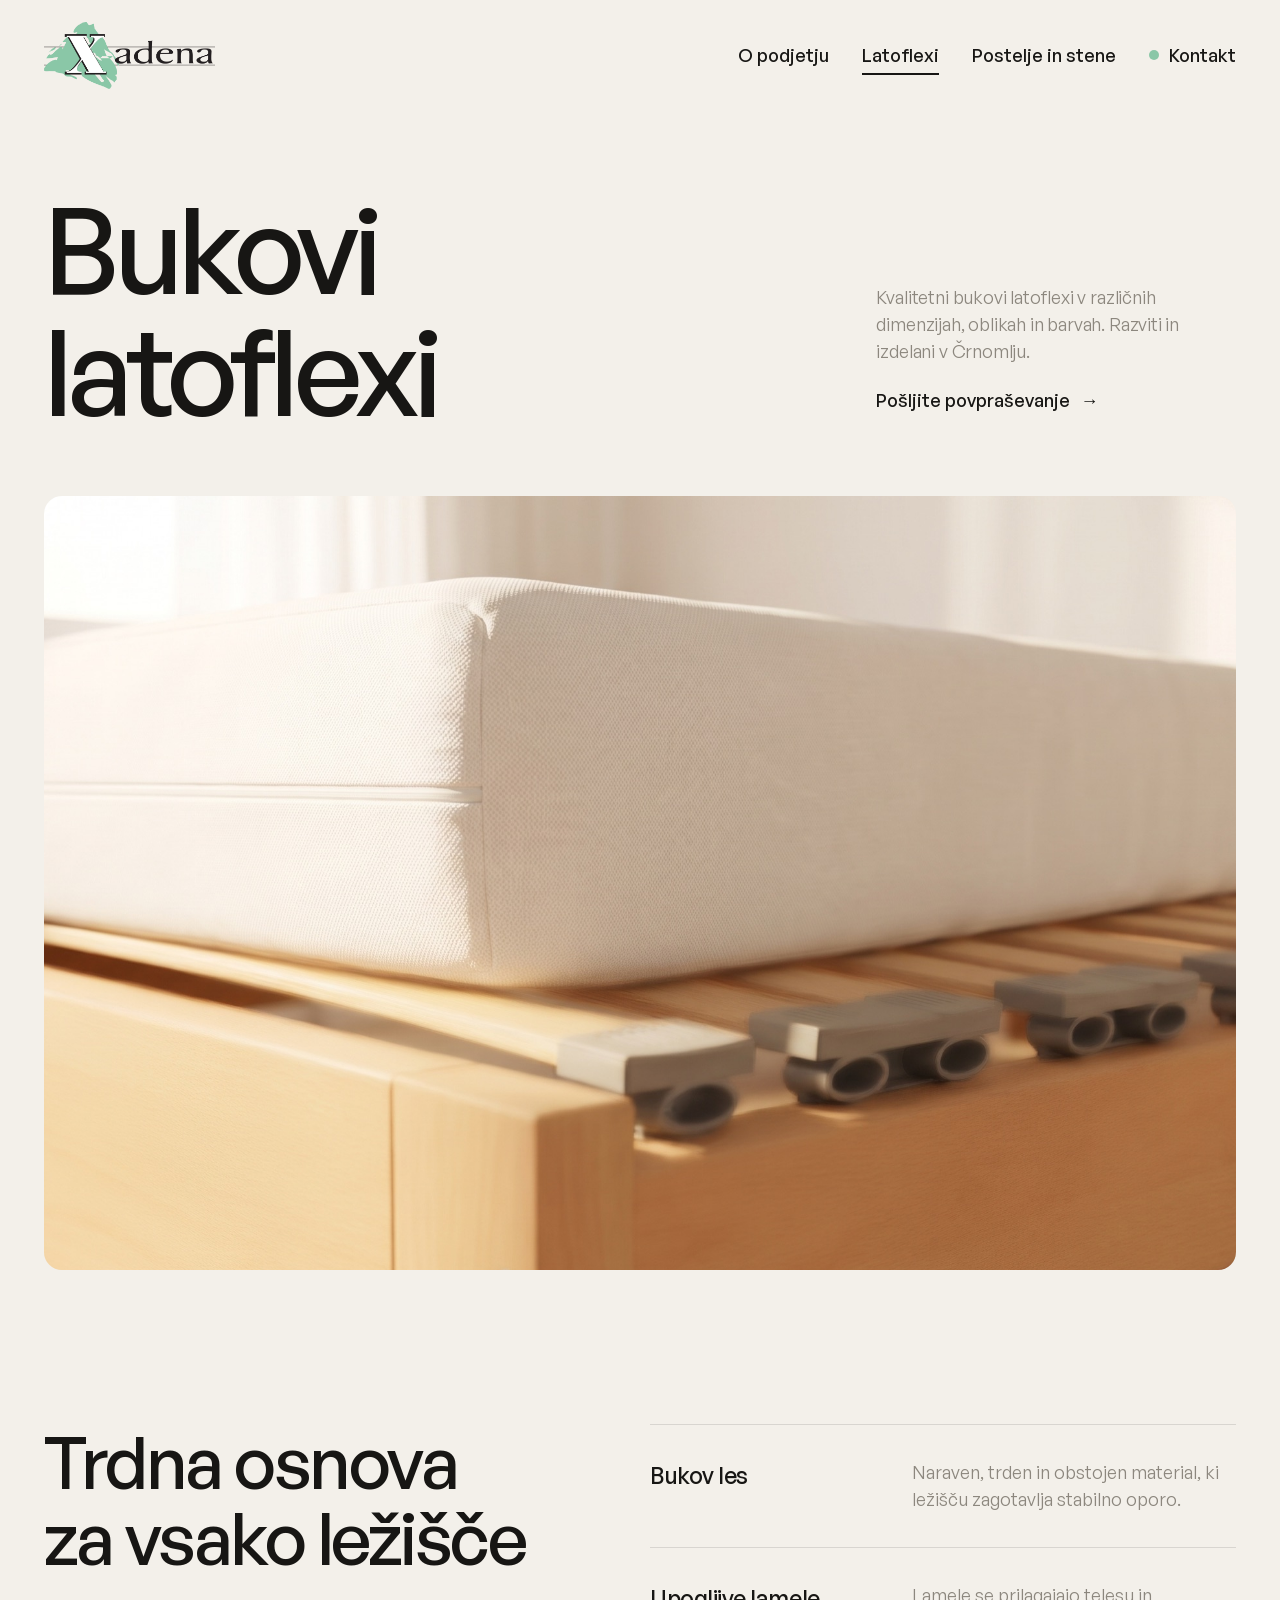
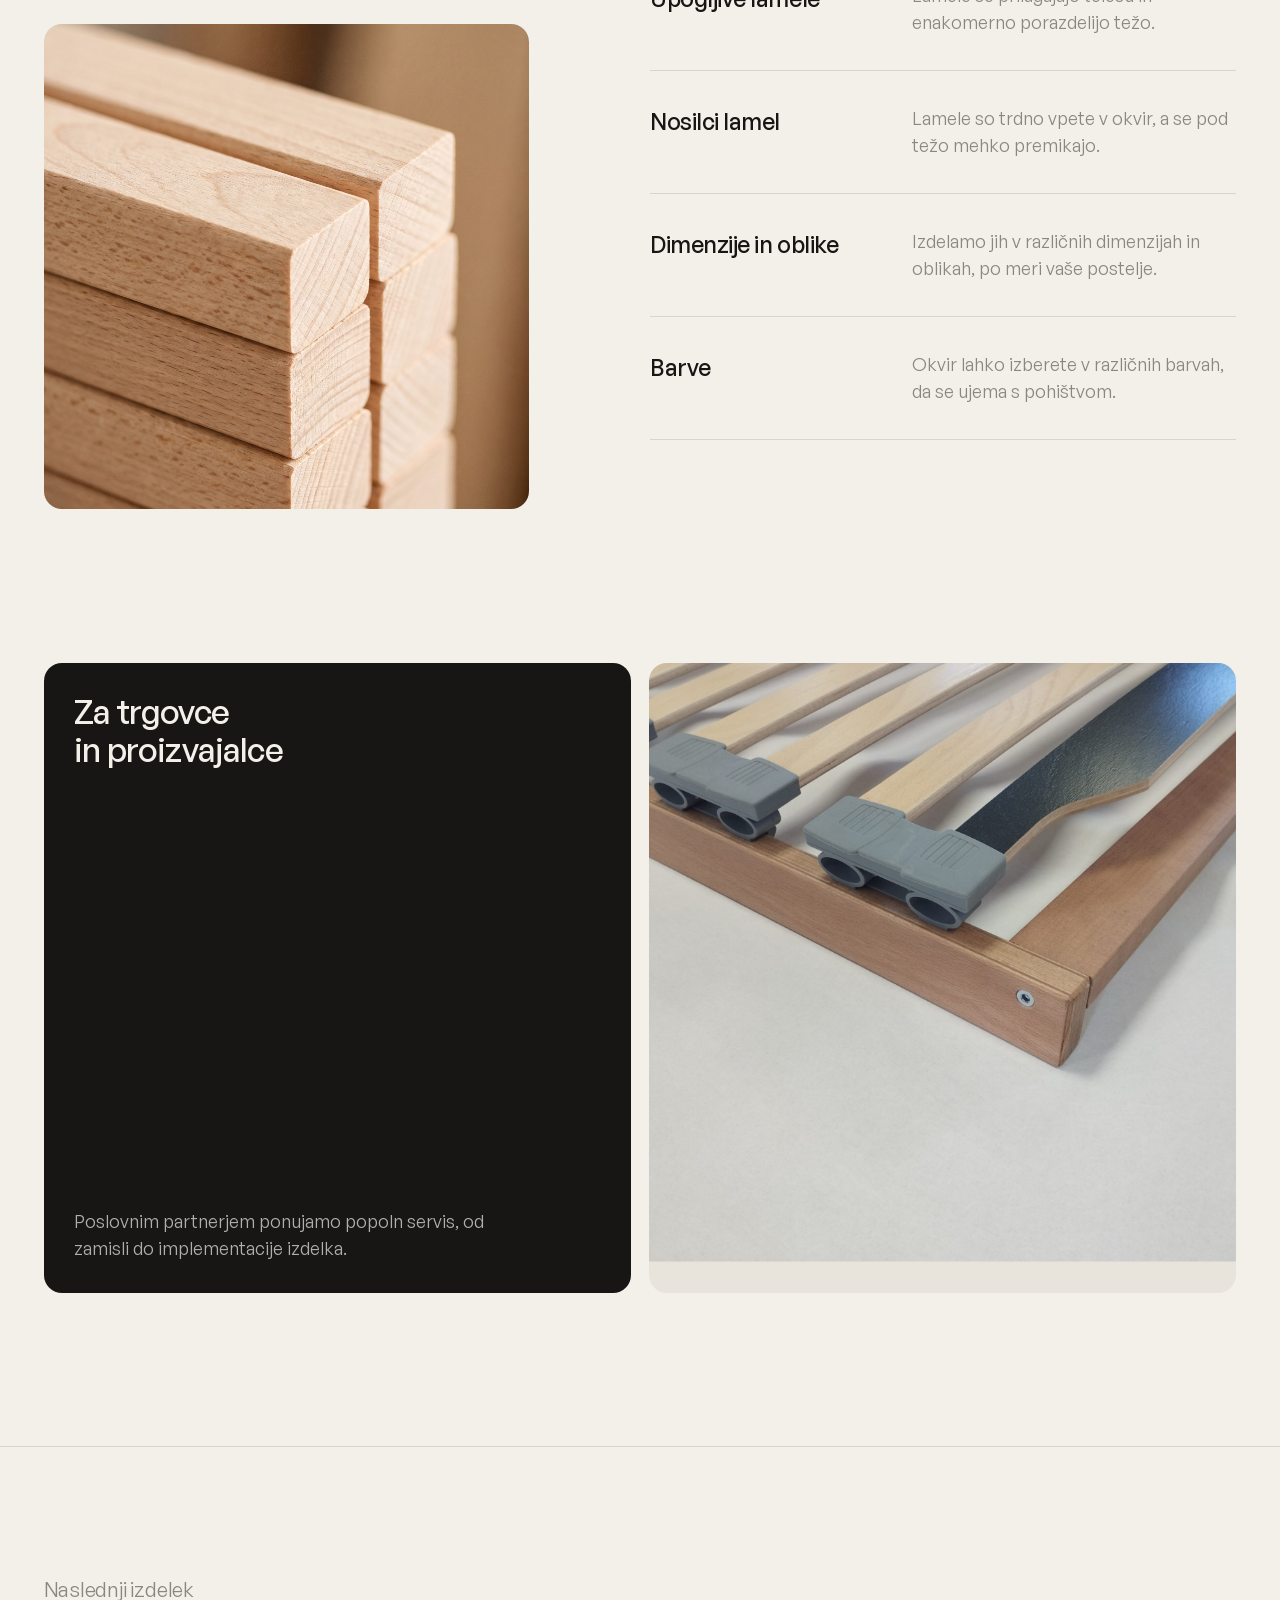
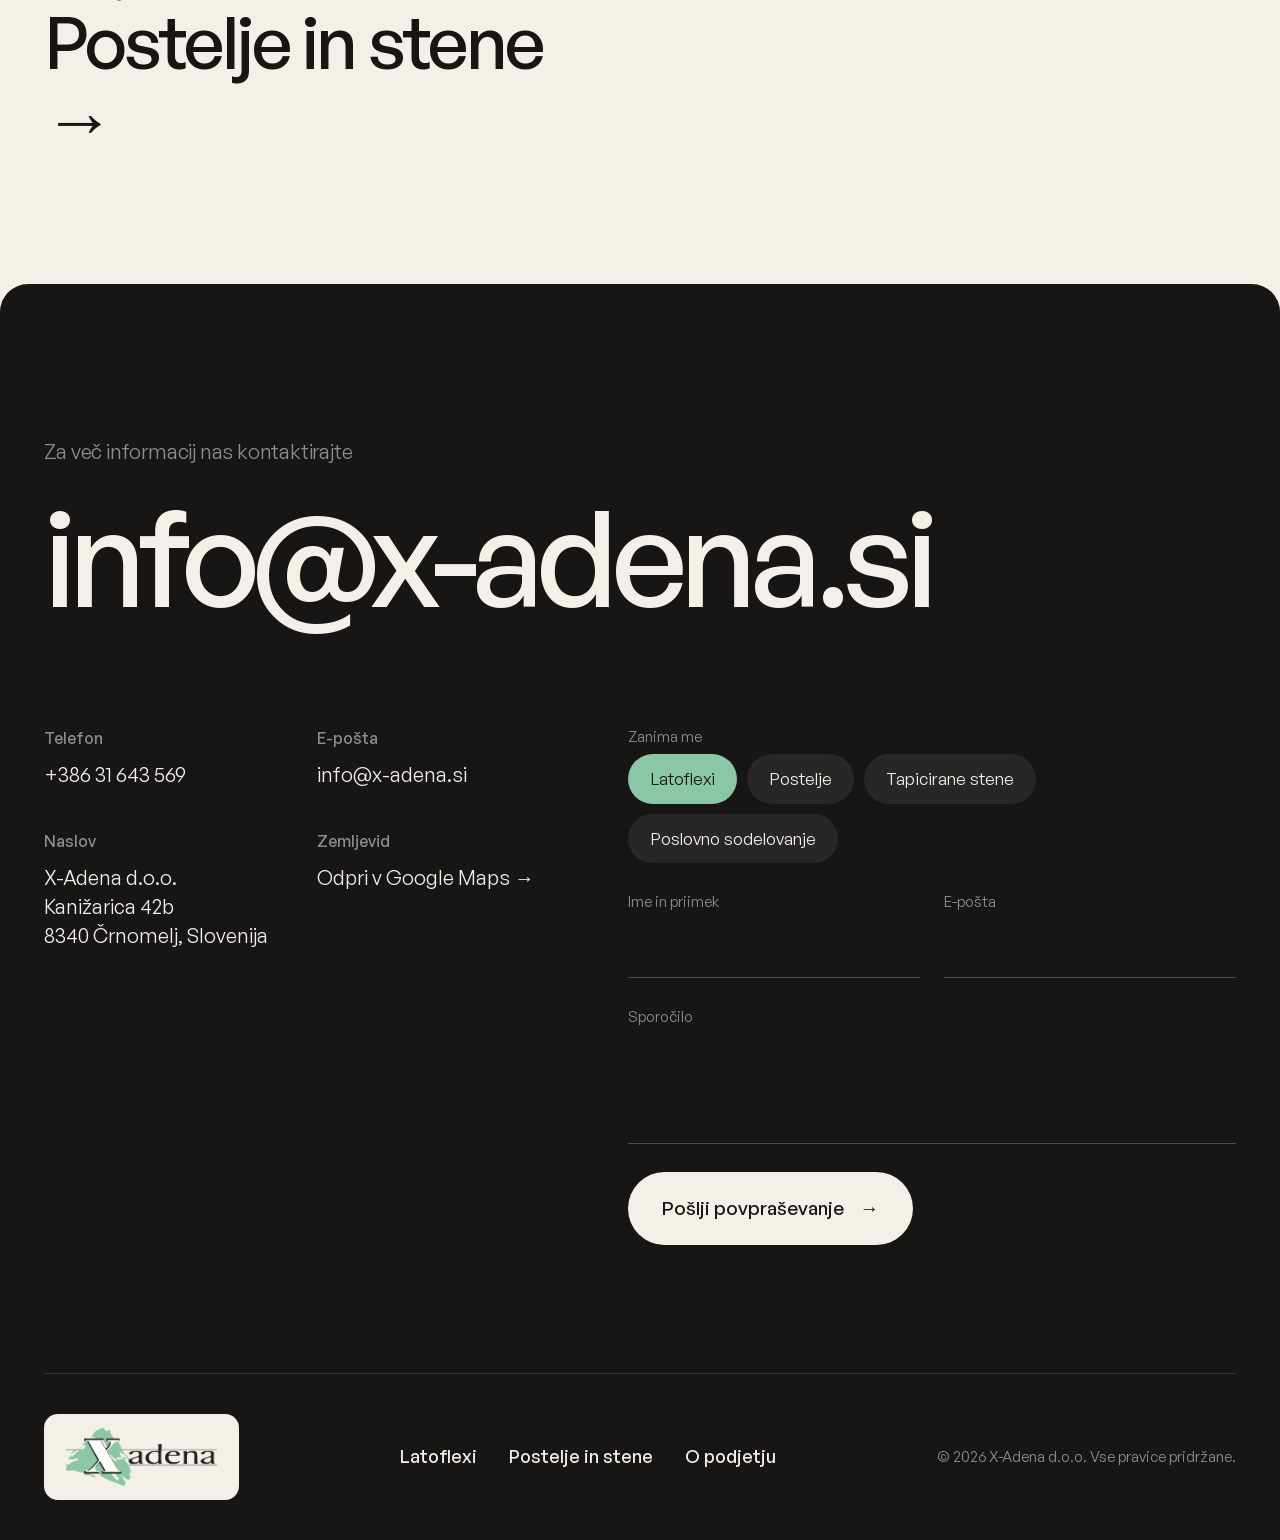
==== latoflexi.html @ 5ff751cb "X-Adena website redesign: home, latoflexi and postelje pages Co-Authored-By: Claude Opus 5.5 <norepl" ====
<!doctype html>
<html lang="sl" class="no-js">
<head>
<meta charset="utf-8">
<meta name="viewport" content="width=device-width, initial-scale=1">
<title>Latoflexi · X-Adena d.o.o.</title>
<meta name="description" content="X-Adena d.o.o. iz Črnomlja izdeluje bukove latoflexe, tapicirane postelje in tapicirane stene za evropske in druge tuje trge.">
<meta name="robots" content="noindex">
<link rel="icon" href="assets/img/logo.png">
<link rel="preload" href="assets/fonts/GeneralSans-500.woff2" as="font" type="font/woff2" crossorigin>
<link rel="stylesheet" href="assets/css/style.css">
</head>
<body>


<header class="header">
  <a class="header__logo" href="index.html" aria-label="X-Adena, domov"><img src="assets/img/logo.png" alt="X-Adena"></a>
  <nav class="nav" aria-label="Glavna navigacija">
    <a href="index.html#podjetje">O podjetju</a>
    <a class="is-active" href="latoflexi.html">Latoflexi</a>
    <a href="postelje.html">Postelje in stene</a>
    <a class="nav__cta" href="#kontakt"><span class="dot"></span>Kontakt</a>
  </nav>
  <button class="burger" aria-label="Meni"><span></span><span></span></button>
</header>
<div class="mobile-menu">
  <a href="index.html#podjetje">O podjetju</a>
  <a href="latoflexi.html">Latoflexi</a>
  <a href="postelje.html">Postelje in stene</a>
  <a href="#kontakt">Kontakt</a>
</div>

<main>
  <section class="sub-hero">
    <div class="hero__top">
      <h1 class="display"><span class="line-mask"><span>Bukovi</span></span><span class="line-mask"><span>latoflexi</span></span></h1>
      <div class="hero__aside"><p class="lead muted">Kvalitetni bukovi latoflexi v različnih dimenzijah, oblikah in barvah. Razviti in izdelani v Črnomlju.</p><a href="#kontakt">Pošljite povpraševanje <span class="arrow">→</span></a></div>
    </div>
    <div class="sub-hero__media" data-parallax><img src="assets/img/mattress-corner.jpg" alt="Ležišče na bukovem latoflexu"></div>
  </section>
  <section class="feat">
    <div class="feat__title"><h2 class="h2 split-lines"><span class="line-mask"><span>Trdna osnova</span></span><span class="line-mask"><span>za vsako ležišče</span></span></h2><div class="feat__fabric" data-parallax><img src="assets/img/beech-slats.jpg" alt="Lamele iz bukovega lesa" loading="lazy"></div></div>
    <div class="feat__list" data-stagger><div class="feat__item"><h3>Bukov les</h3><p class="muted">Naraven, trden in obstojen material, ki ležišču zagotavlja stabilno oporo.</p></div><div class="feat__item"><h3>Upogljive lamele</h3><p class="muted">Lamele se prilagajajo telesu in enakomerno porazdelijo težo.</p></div><div class="feat__item"><h3>Nosilci lamel</h3><p class="muted">Lamele so trdno vpete v okvir, a se pod težo mehko premikajo.</p></div><div class="feat__item"><h3>Dimenzije in oblike</h3><p class="muted">Izdelamo jih v različnih dimenzijah in oblikah, po meri vaše postelje.</p></div><div class="feat__item"><h3>Barve</h3><p class="muted">Okvir lahko izberete v različnih barvah, da se ujema s pohištvom.</p></div></div>
  </section>
  <section class="split" data-stagger><div class="split__tile split__tile--dark"><h3 class="h3">Za trgovce<br>in proizvajalce</h3><p style="max-width:420px;opacity:.7">Poslovnim partnerjem ponujamo popoln servis, od zamisli do implementacije izdelka.</p></div><div class="split__tile" data-parallax><img src="assets/img/latoflex.jpg" alt="Kotni detajl bukovega latoflexa" loading="lazy"></div></section>
  <a class="next" href="postelje.html"><span class="muted lead">Naslednji izdelek</span><span class="h2">Postelje in stene <span class="arrow">→</span></span></a>
</main>
<!-- CONTACT -->
<section class="contact" id="kontakt">
  <p class="lead muted rv" style="margin-bottom:24px">Za več informacij nas kontaktirajte</p>
  <a class="contact__big rv" href="mailto:info@x-adena.si">info@x-adena.si</a>
  <div class="contact__grid">
    <div class="contact__info">
      <div><h4>Telefon</h4><a href="tel:+38631643569">+386 31 643 569</a></div>
      <div><h4>E-pošta</h4><a href="mailto:info@x-adena.si">info@x-adena.si</a></div>
      <div><h4>Naslov</h4><p>X-Adena d.o.o.<br>Kanižarica 42b<br>8340 Črnomelj, Slovenija</p></div>
      <div><h4>Zemljevid</h4><a href="https://www.google.com/maps/search/?api=1&query=Kani%C5%BEarica+42b+8340+%C4%8Crnomelj" target="_blank" rel="noopener">Odpri v Google Maps <span class="arrow">→</span></a></div>
    </div>
    <form class="form" novalidate>
      <div class="field field--full">
        <label>Zanima me</label>
        <div class="chips">
          <input type="checkbox" id="c1" checked><label for="c1">Latoflexi</label>
          <input type="checkbox" id="c2"><label for="c2">Postelje</label>
          <input type="checkbox" id="c3"><label for="c3">Tapicirane stene</label>
          <input type="checkbox" id="c4"><label for="c4">Poslovno sodelovanje</label>
        </div>
      </div>
      <div class="field"><label for="f1">Ime in priimek</label><input id="f1" type="text" autocomplete="name"></div>
      <div class="field"><label for="f2">E-pošta</label><input id="f2" type="email" autocomplete="email"></div>
      <div class="field field--full"><label for="f3">Sporočilo</label><textarea id="f3"></textarea></div>
      <button class="submit" type="submit">Pošlji povpraševanje <span class="arrow">→</span></button>
      <p class="form__ok">Hvala. Odgovorili vam bomo v najkrajšem možnem času.</p>
    </form>
  </div>
  <footer class="footer">
    <a class="footer__logo" href="index.html"><img src="assets/img/logo.png" alt="X-Adena"></a>
    <nav><a href="latoflexi.html">Latoflexi</a><a href="postelje.html">Postelje in stene</a><a href="index.html#podjetje">O podjetju</a></nav>
    <small>© 2026 X-Adena d.o.o. Vse pravice pridržane.</small>
  </footer>
</section>

<script src="assets/vendor/gsap.min.js"></script>
<script src="assets/vendor/ScrollTrigger.min.js"></script>
<script src="assets/vendor/lenis.min.js"></script>
<script src="assets/js/main.js"></script>
</body>
</html>
---- assets/css/style.css ----
@font-face{font-family:"General Sans";src:url(../fonts/GeneralSans-300.woff2) format("woff2");font-weight:300;font-display:swap}
@font-face{font-family:"General Sans";src:url(../fonts/GeneralSans-400.woff2) format("woff2");font-weight:400;font-display:swap}
@font-face{font-family:"General Sans";src:url(../fonts/GeneralSans-500.woff2) format("woff2");font-weight:500;font-display:swap}
@font-face{font-family:"General Sans";src:url(../fonts/GeneralSans-600.woff2) format("woff2");font-weight:600;font-display:swap}

:root{
  --bg:#F3F0EA;
  --bg-2:#E9E4DB;
  --ink:#171614;
  --gray:#8C877E;
  --line:rgba(23,22,20,.12);
  --sage:#8AC7A7;
  --sage-deep:#3E7A5C;
  --wood:#C98E5E;
  --pad:clamp(20px,3.4vw,72px);
  --ease:cubic-bezier(.22,1,.36,1);
}
*{box-sizing:border-box;margin:0;padding:0}
html{-webkit-text-size-adjust:100%}
html.lenis{height:auto}
.lenis.lenis-smooth{scroll-behavior:auto}
body{background:var(--bg);color:var(--ink);font-family:"General Sans",Helvetica Neue,Arial,sans-serif;font-weight:400;font-size:18px;line-height:1.5;-webkit-font-smoothing:antialiased;overflow-x:hidden}
img,video,svg{display:block;max-width:100%}
a{color:inherit;text-decoration:none}
button,input,select,textarea{font:inherit;color:inherit}
::selection{background:var(--sage);color:var(--ink)}

/* ---------- Loader ---------- */
.loader{position:fixed;inset:0;z-index:100;background:var(--bg);display:grid;place-items:center}
.loader__logo{width:min(46vw,380px);clip-path:inset(0 100% 0 0)}
.loader__bar{position:absolute;left:0;bottom:0;height:3px;width:100%;background:var(--sage);transform-origin:left;transform:scaleX(0)}
.no-js .loader{display:none}

/* ---------- Header ---------- */
.header{position:fixed;top:0;left:0;right:0;z-index:50;display:flex;align-items:center;justify-content:space-between;padding:22px var(--pad);transition:transform .6s var(--ease),background .4s,padding .4s}
.header.is-scrolled{background:rgba(243,240,234,.86);backdrop-filter:blur(14px);-webkit-backdrop-filter:blur(14px);padding-top:14px;padding-bottom:14px}
.header.is-hidden{transform:translateY(-100%)}
.header__logo img{height:clamp(54px,5.2vw,84px);width:auto;transition:height .4s var(--ease)}
.header.is-scrolled .header__logo img{height:clamp(46px,4vw,64px)}
.nav{display:flex;align-items:center;gap:clamp(22px,2.6vw,48px);font-size:18px;font-weight:500}
.nav a{position:relative;padding:6px 0}
.nav a::after{content:"";position:absolute;left:0;right:0;bottom:0;height:1.5px;background:currentColor;transform:scaleX(0);transform-origin:right;transition:transform .5s var(--ease)}
.nav a:hover::after,.nav a.is-active::after{transform:scaleX(1);transform-origin:left}
.nav .nav__cta{display:inline-flex;align-items:center;gap:10px;color:var(--ink)}
.nav__cta .dot{width:10px;height:10px;border-radius:50%;background:var(--sage)}
.burger{display:none;background:none;border:0;width:44px;height:44px;position:relative;cursor:pointer}
.burger span{position:absolute;left:8px;right:8px;height:2px;background:var(--ink);transition:transform .4s var(--ease)}
.burger span:nth-child(1){top:17px}.burger span:nth-child(2){top:25px}
.menu-open .burger span:nth-child(1){transform:translateY(4px) rotate(45deg)}
.menu-open .burger span:nth-child(2){transform:translateY(-4px) rotate(-45deg)}
.mobile-menu{position:fixed;inset:0;z-index:40;background:var(--bg);padding:140px var(--pad) 40px;display:flex;flex-direction:column;gap:6px;opacity:0;pointer-events:none;transition:opacity .4s}
.mobile-menu a{font-size:44px;font-weight:500;letter-spacing:-.03em;line-height:1.2}
.menu-open .mobile-menu{opacity:1;pointer-events:auto}

/* ---------- Type ---------- */
.display{font-weight:500;letter-spacing:-.045em;line-height:1.02;font-size:clamp(52px,9.4vw,200px)}
.h2{font-weight:500;letter-spacing:-.035em;line-height:1.06;font-size:clamp(40px,5.6vw,112px)}
.h3{font-weight:500;letter-spacing:-.025em;line-height:1.12;font-size:clamp(28px,2.6vw,48px)}
.lead{font-size:clamp(20px,1.6vw,28px);line-height:1.4;letter-spacing:-.01em}
.muted{color:var(--gray)}
.line-mask{display:block;overflow:hidden;padding-bottom:.08em;margin-bottom:-.08em}
.line-mask>span{display:block}

/* ---------- Hero ---------- */
.hero{padding:calc(clamp(54px,5.2vw,84px) + 120px) var(--pad) 0;min-height:100vh}
.hero__top{display:grid;grid-template-columns:1fr auto;align-items:end;gap:40px}
.hero__aside{max-width:360px;padding-bottom:1.4vw}
.hero__aside p{font-size:18px;line-height:1.5}
.hero__aside a{display:inline-flex;margin-top:22px;font-weight:500;gap:10px;align-items:center}
.arrow{display:inline-block;transition:transform .5s var(--ease)}
a:hover .arrow{transform:translateX(6px)}
.hero__media{margin:clamp(40px,5vw,90px) calc(var(--pad) * -1) 0;height:92vh;position:relative;overflow:hidden;clip-path:inset(0 var(--pad) 0 var(--pad) round 18px)}
.hero__media img{position:absolute;inset:-8% 0 0;width:100%;height:116%;object-fit:cover}

/* ---------- Manifesto ---------- */
.manifesto{padding:clamp(120px,16vw,280px) var(--pad);display:grid;grid-template-columns:repeat(12,1fr);gap:20px}
.manifesto__text{grid-column:3/12;font-weight:500;letter-spacing:-.03em;line-height:1.14;font-size:clamp(32px,4.3vw,86px)}
.manifesto__text .w{color:rgba(23,22,20,.16);transition:color .2s}
.manifesto__mark{grid-column:1/3;align-self:start;padding-top:1vw}
.manifesto__mark svg{width:clamp(60px,6vw,110px)}

/* ---------- Products ---------- */
.products{padding:0 var(--pad) clamp(100px,12vw,220px)}
.products__head{display:flex;justify-content:space-between;align-items:end;gap:40px;margin-bottom:clamp(40px,4vw,72px)}
.products__head p{max-width:420px}
.products__grid{display:grid;grid-template-columns:1.12fr .88fr;gap:clamp(14px,1.4vw,26px)}
.pcard{position:relative;display:block}
.pcard__img{position:relative;overflow:hidden;border-radius:18px;aspect-ratio:4/4.6;background:var(--bg-2)}
.pcard:nth-child(2) .pcard__img{aspect-ratio:4/5.9}
.pcard__img img{position:absolute;inset:-6% 0;width:100%;height:112%;object-fit:cover;transition:transform 1.4s var(--ease)}
.pcard:hover .pcard__img img{transform:scale(1.05)}
.pcard__body{display:flex;justify-content:space-between;align-items:start;gap:30px;padding-top:24px}
.pcard__body p{max-width:380px;margin-top:10px}
.pcard__go{flex:none;width:64px;height:64px;border-radius:50%;background:var(--ink);color:var(--bg);display:grid;place-items:center;font-size:24px;transition:transform .6s var(--ease),background .4s}
.pcard:hover .pcard__go{transform:rotate(-45deg);background:var(--sage-deep)}

/* ---------- Anatomy ---------- */
.anatomy{position:relative;height:420vh;background:#EEECE7}
.anatomy__stick{position:sticky;top:0;height:100vh;overflow:hidden;display:grid;grid-template-columns:minmax(320px,.8fr) 1.6fr}
.anatomy__copy{position:relative;z-index:2;gap:32px;padding:clamp(110px,12vh,160px) var(--pad) var(--pad);display:flex;flex-direction:column;justify-content:space-between}
.anatomy__steps{position:relative;min-height:260px}
.astep{position:absolute;inset:0 0 auto 0;opacity:0;transform:translateY(24px);transition:opacity .6s var(--ease),transform .8s var(--ease)}
.astep.is-on{opacity:1;transform:none}
.astep h3{margin-bottom:16px}
.astep p{max-width:420px}
.anatomy__progress{display:flex;gap:8px}
.anatomy__progress i{flex:1;height:3px;background:var(--line);position:relative;overflow:hidden}
.anatomy__progress i b{position:absolute;inset:0;background:var(--ink);transform-origin:left;transform:scaleX(0)}
.anatomy__visual{position:relative;overflow:hidden}
.anatomy__frame{position:absolute;inset:0;transform-origin:50% 50%;will-change:transform}
.anatomy__frame img{width:100%;height:100%;object-fit:cover}
.hot{position:absolute;width:22px;height:22px;margin:-11px 0 0 -11px;border-radius:50%;background:var(--sage);opacity:0;transform:scale(.4);transition:opacity .5s,transform .6s var(--ease)}
.hot::after{content:"";position:absolute;inset:-10px;border-radius:50%;background:var(--sage);opacity:.35;animation:pulse 2.2s infinite var(--ease)}
.hot.is-on{opacity:1;transform:scale(1)}
@keyframes pulse{0%{transform:scale(.6);opacity:.5}100%{transform:scale(2.2);opacity:0}}

/* ---------- Process ---------- */
.process{padding:clamp(120px,14vw,240px) var(--pad)}
.process__intro{display:grid;grid-template-columns:1fr 1fr;gap:clamp(30px,6vw,120px);align-items:end;margin-bottom:clamp(60px,7vw,120px)}
.steps{display:grid;grid-template-columns:repeat(4,1fr);gap:clamp(14px,1.4vw,26px)}
.step{background:#fff;border-radius:18px;padding:clamp(26px,2.4vw,44px);min-height:clamp(340px,30vw,520px);display:flex;flex-direction:column;justify-content:space-between;transition:background .5s,color .5s}
.step:hover{background:var(--ink);color:var(--bg)}
.step:hover .muted{color:rgba(243,240,234,.6)}
.step svg{width:clamp(80px,7vw,128px);height:auto;stroke:currentColor;fill:none;stroke-width:1.4;stroke-linecap:round;stroke-linejoin:round}
.step svg .acc{stroke:var(--sage-deep)}
.step:hover svg .acc{stroke:var(--sage)}
.step h3{margin-bottom:12px}
.facts{display:grid;grid-template-columns:repeat(3,1fr);gap:clamp(14px,1.4vw,26px);margin-top:clamp(14px,1.4vw,26px)}
.fact{border-radius:18px;padding:clamp(26px,2.4vw,44px);background:var(--bg-2);display:flex;flex-direction:column;gap:60px;justify-content:space-between}
.fact strong{font-weight:500;letter-spacing:-.04em;line-height:1.05;font-size:clamp(48px,4.6vw,96px)}
.fact--sage{background:var(--sage)}
.fact--img{position:relative;overflow:hidden;color:#fff;min-height:clamp(320px,26vw,480px)}
.fact--img img{position:absolute;inset:0;width:100%;height:100%;object-fit:cover;transition:transform 1.4s var(--ease)}
.fact--img:hover img{transform:scale(1.05)}
.fact--img::before{content:"";position:absolute;inset:0;z-index:1;background:linear-gradient(180deg,rgba(20,18,15,.15),rgba(20,18,15,.55))}
.fact--img strong,.fact--img p{position:relative;z-index:2}
.duo{display:grid;grid-template-columns:1fr 1fr;gap:clamp(14px,1.4vw,26px);margin-top:clamp(14px,1.4vw,26px)}
.duo__img{position:relative;overflow:hidden;border-radius:18px;aspect-ratio:4/4.4;margin:0}
.duo__img img{position:absolute;inset:-6% 0;width:100%;height:112%;object-fit:cover}
.duo__img figcaption{position:absolute;left:clamp(20px,2vw,36px);bottom:clamp(20px,2vw,32px);z-index:2;color:#fff;font-size:clamp(18px,1.4vw,24px);font-weight:500;letter-spacing:-.01em;max-width:80%}
.duo__img::after{content:"";position:absolute;inset:auto 0 0 0;height:40%;background:linear-gradient(180deg,transparent,rgba(20,18,15,.45));z-index:1}
.feat__fabric{margin-top:48px;border-radius:18px;overflow:hidden;aspect-ratio:1;position:relative;max-width:560px}
.feat__fabric img{position:absolute;inset:-6% 0;width:100%;height:112%;object-fit:cover}

/* ---------- Quote ---------- */
.quote{position:relative;height:115vh;overflow:hidden;color:#fff}
.quote__img{position:absolute;inset:-10% 0;height:120%}
.quote__img img{width:100%;height:100%;object-fit:cover}
.quote::before{content:"";position:absolute;inset:0;z-index:1;background:linear-gradient(180deg,rgba(20,18,15,.0) 30%,rgba(20,18,15,.55))}
.quote__inner{position:absolute;z-index:2;left:var(--pad);right:var(--pad);bottom:var(--pad)}
.quote blockquote{font-weight:500;letter-spacing:-.045em;line-height:1;font-size:clamp(52px,8.6vw,184px);max-width:14ch}
.quote cite{display:block;font-style:normal;margin-top:28px;font-size:20px;font-weight:500}

/* ---------- Upholstery band ---------- */
.uph{padding:clamp(120px,14vw,240px) var(--pad);display:grid;grid-template-columns:1fr 1fr;gap:clamp(30px,5vw,100px);align-items:center}
.uph__img{border-radius:18px;overflow:hidden;aspect-ratio:1230/950;position:relative}
.uph__img img{width:100%;height:112%;object-fit:cover;position:absolute;top:-6%}
.swatches{display:flex;gap:12px;margin:36px 0 40px;flex-wrap:wrap}
.swatch{width:54px;height:54px;border-radius:50%;border:0;cursor:pointer;transition:transform .5s var(--ease);position:relative}
.swatch:hover,.swatch.is-on{transform:scale(1.14)}
.swatch.is-on::after{content:"";position:absolute;inset:-6px;border-radius:50%;box-shadow:0 0 0 2px var(--ink)}
.uph__tint{position:absolute;inset:0;mix-blend-mode:color;opacity:0;transition:opacity .8s,background .8s;pointer-events:none}

/* ---------- Contact ---------- */
.contact{background:var(--ink);color:var(--bg);padding:clamp(120px,12vw,220px) var(--pad) 0;border-radius:28px 28px 0 0}
.contact .muted{color:rgba(243,240,234,.55)}
.contact__big{display:block;font-weight:500;letter-spacing:-.05em;line-height:1;font-size:clamp(46px,10.4vw,230px);word-break:break-word;transition:color .5s}
.contact__big:hover{color:var(--sage)}
.contact__grid{display:grid;grid-template-columns:1fr 1.2fr;gap:clamp(40px,6vw,120px);margin-top:clamp(70px,8vw,140px)}
.contact__info{display:grid;grid-template-columns:1fr 1fr;gap:40px;align-content:start}
.contact__info h4{font-weight:500;font-size:16px;margin-bottom:10px;color:rgba(243,240,234,.55)}
.contact__info p,.contact__info a{font-size:20px;line-height:1.45}
.form{display:grid;grid-template-columns:1fr 1fr;gap:28px 24px}
.field{display:flex;flex-direction:column;gap:6px}
.field--full{grid-column:1/-1}
.field label{font-size:15px;color:rgba(243,240,234,.55)}
.field input,.field textarea{background:none;border:0;border-bottom:1px solid rgba(243,240,234,.25);padding:10px 0 14px;font-size:22px;outline:0;transition:border-color .4s;border-radius:0}
.field input:focus,.field textarea:focus{border-color:var(--sage)}
.field textarea{resize:none;min-height:110px}
.chips{display:flex;gap:10px;flex-wrap:wrap}
.chips input{position:absolute;opacity:0;pointer-events:none}
.chips label{cursor:pointer;padding:12px 22px;border-radius:40px;background:rgba(243,240,234,.08);font-size:17px;color:var(--bg);transition:background .4s,color .4s}
.chips input:checked+label{background:var(--sage);color:var(--ink)}
.submit{grid-column:1/-1;justify-self:start;display:inline-flex;align-items:center;gap:16px;background:var(--bg);color:var(--ink);border:0;border-radius:60px;padding:22px 34px;font-size:19px;font-weight:500;cursor:pointer;transition:background .4s}
.submit:hover{background:var(--sage)}
.form__ok{grid-column:1/-1;color:var(--sage);font-size:20px;display:none}

.footer{margin-top:clamp(100px,10vw,180px);padding:40px 0;display:flex;justify-content:space-between;align-items:center;gap:30px;border-top:1px solid rgba(243,240,234,.14);flex-wrap:wrap}
.footer__logo{background:var(--bg);border-radius:14px;padding:14px 22px}
.footer__logo img{height:clamp(56px,4.6vw,80px);width:auto}
.footer nav{display:flex;gap:32px;font-size:18px;font-weight:500}
.footer small{font-size:15px;color:rgba(243,240,234,.55)}

/* ---------- Subpages ---------- */
.sub-hero{padding:calc(clamp(54px,5.2vw,84px) + 120px) var(--pad) 0}
.sub-hero__media{margin-top:clamp(40px,5vw,90px);border-radius:18px;overflow:hidden;height:86vh;position:relative}
.sub-hero__media img{position:absolute;inset:-6% 0;width:100%;height:112%;object-fit:cover}
.feat{padding:clamp(120px,12vw,220px) var(--pad);display:grid;grid-template-columns:repeat(12,1fr);gap:20px}
.feat__title{grid-column:1/6}
.feat__list{grid-column:7/13;display:flex;flex-direction:column}
.feat__item{display:grid;grid-template-columns:1fr 1.4fr;gap:30px;padding:34px 0;border-top:1px solid var(--line)}
.feat__item:last-child{border-bottom:1px solid var(--line)}
.feat__item h3{font-size:clamp(22px,1.8vw,30px);font-weight:500;letter-spacing:-.02em}
.split{display:grid;grid-template-columns:1fr 1fr;gap:clamp(14px,1.4vw,26px);padding:0 var(--pad) clamp(120px,12vw,220px)}
.split__tile{border-radius:18px;overflow:hidden;position:relative;min-height:70vh;background:var(--bg-2);padding:clamp(26px,2.4vw,44px);display:flex;flex-direction:column;justify-content:space-between}
.split__tile img{position:absolute;inset:0;width:100%;height:100%;object-fit:cover}
.split__tile--dark{background:var(--ink);color:var(--bg)}
.split__tile .h3,.split__tile p{position:relative}
.next{display:block;padding:clamp(100px,10vw,180px) var(--pad);border-top:1px solid var(--line)}
.next span{display:block}
.next .h2{transition:color .5s}
.next:hover .h2{color:var(--sage-deep)}

/* ---------- Reveal helpers ---------- */
.rv{opacity:0;transform:translateY(40px)}
.no-js .rv{opacity:1;transform:none}

/* ---------- Responsive ---------- */
@media (max-width:1100px){
  .steps{grid-template-columns:1fr 1fr}
  .anatomy__stick{grid-template-columns:1fr;grid-template-rows:auto 1fr}
  .anatomy__copy{padding-bottom:20px;padding-top:110px}
  .anatomy__steps{min-height:190px}
}
@media (max-width:820px){
  body{font-size:17px}
  .nav{display:none}
  .burger{display:block}
  .hero__top{grid-template-columns:1fr}
  .hero__media{height:68vh}
  .manifesto{grid-template-columns:1fr}
  .manifesto__mark,.manifesto__text{grid-column:1/-1}
  .products__head{flex-direction:column;align-items:start}
  .products__grid{grid-template-columns:1fr}
  .pcard:nth-child(2) .pcard__img,.pcard__img{aspect-ratio:4/4.4}
  .pcard__go{width:52px;height:52px}
  .process__intro,.uph,.contact__grid,.split{grid-template-columns:1fr}
  .steps,.facts,.duo{grid-template-columns:1fr}
  .step{min-height:300px}
  .quote{height:100vh}
  .contact__info{grid-template-columns:1fr}
  .form{grid-template-columns:1fr}
  .feat__title,.feat__list{grid-column:1/-1}
  .feat__item{grid-template-columns:1fr;gap:10px}
  .anatomy__steps{min-height:230px}
  .split__tile{min-height:56vh}
}
@media (min-width:1900px){body{font-size:20px}.hero__aside p{font-size:20px}}
@media (prefers-reduced-motion:reduce){
  .rv{opacity:1;transform:none}
  .hot::after{animation:none}
}
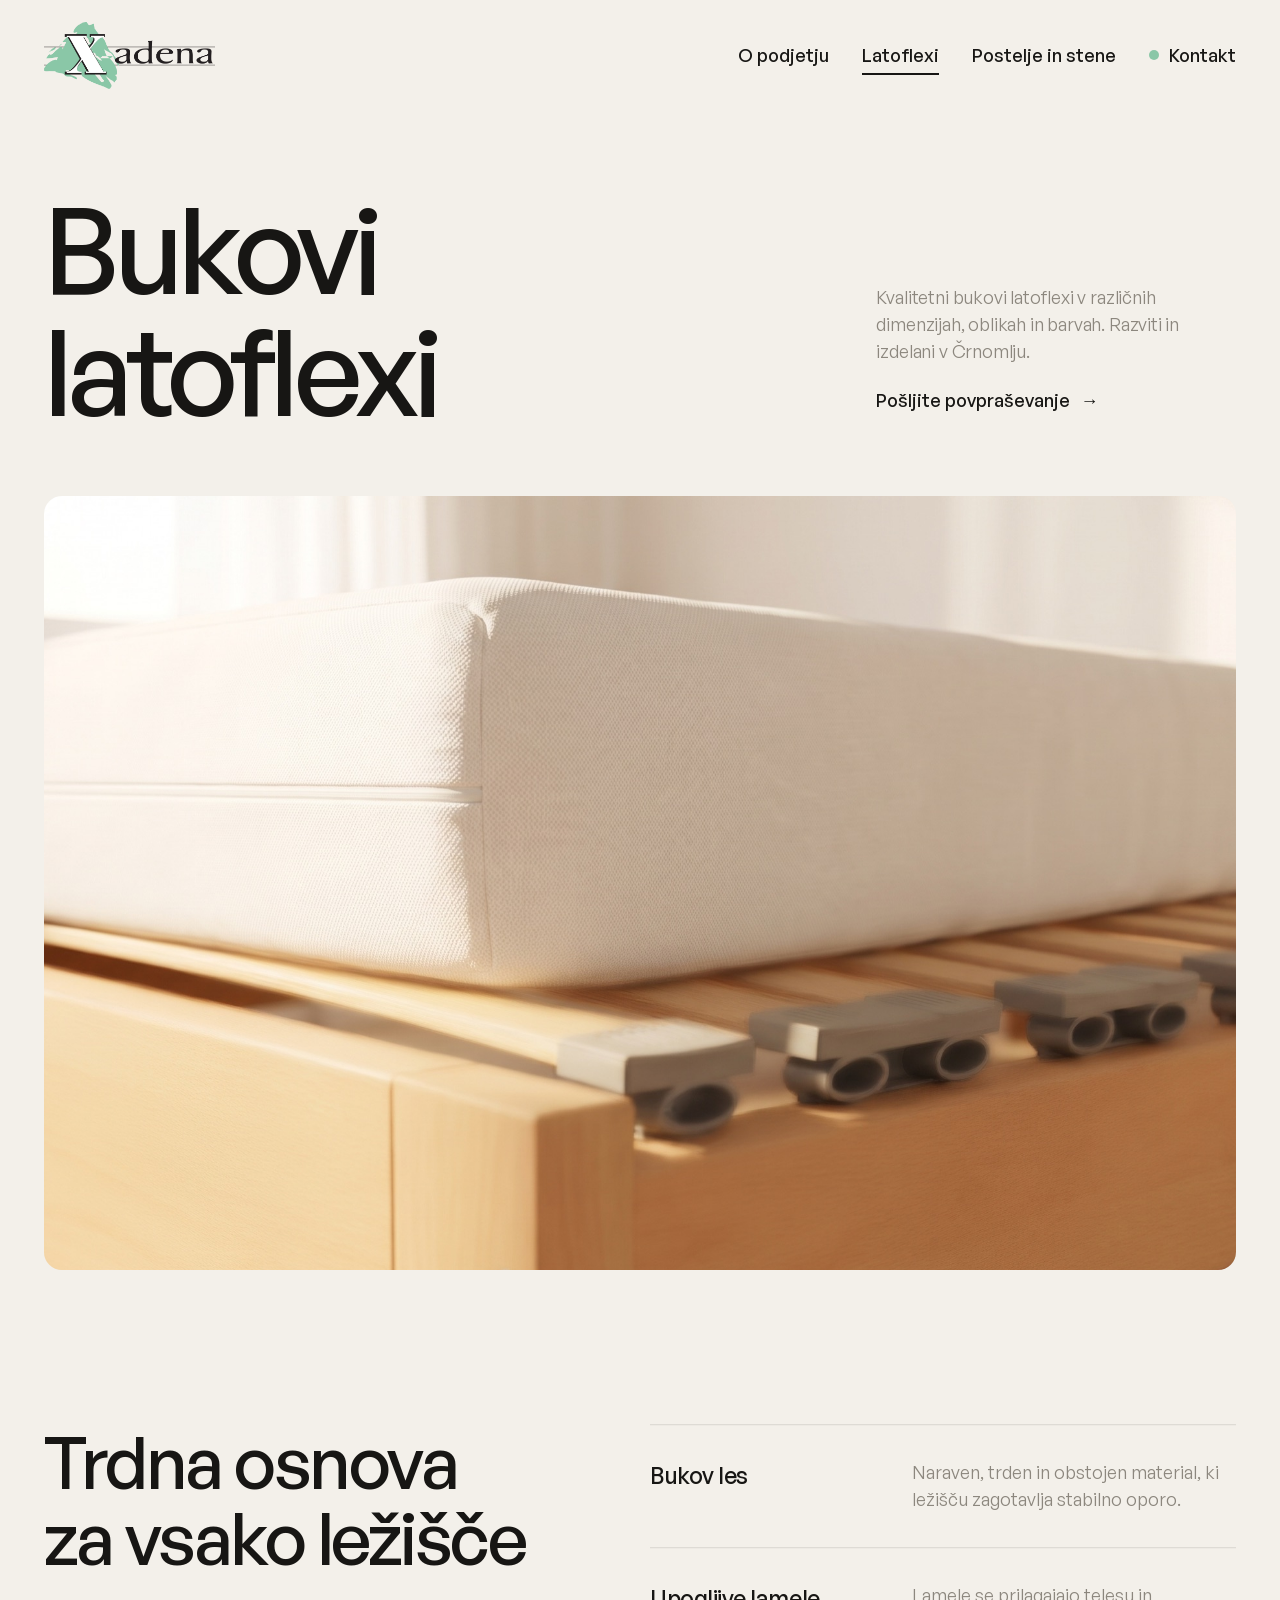
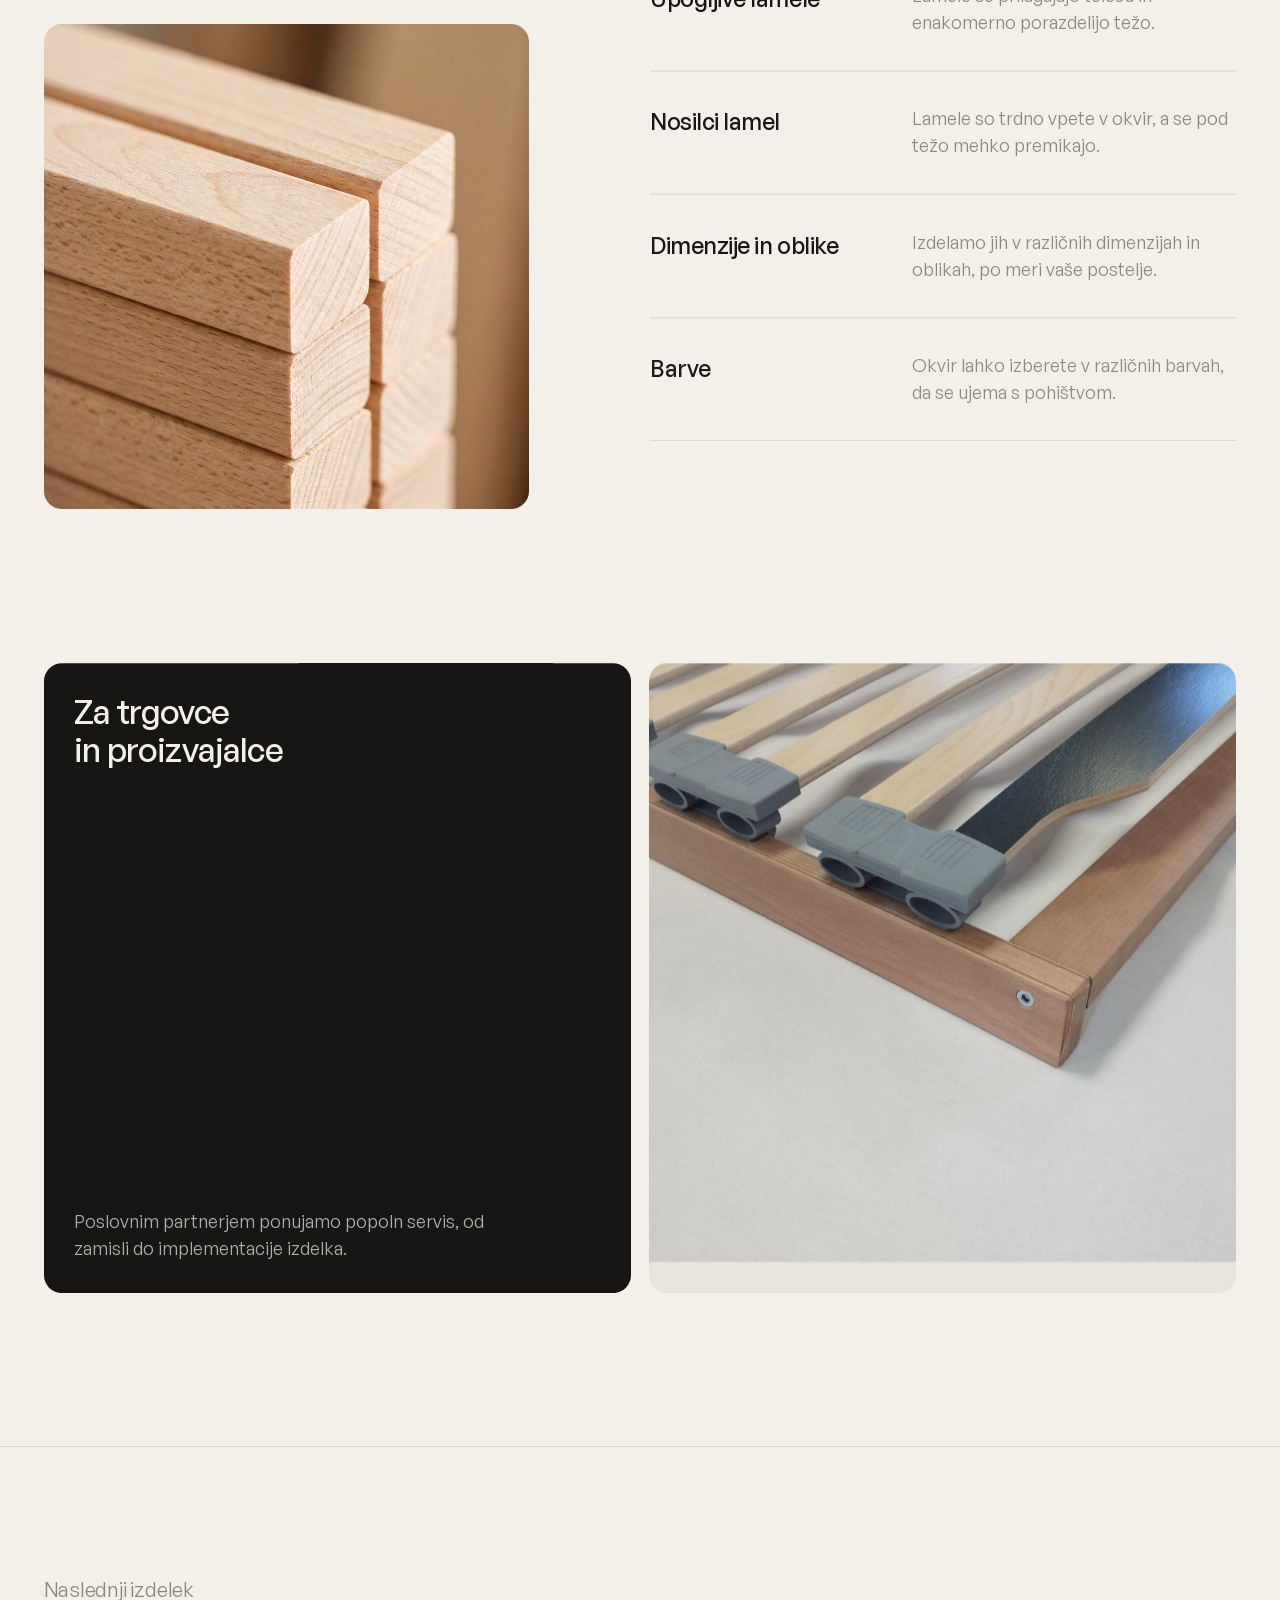
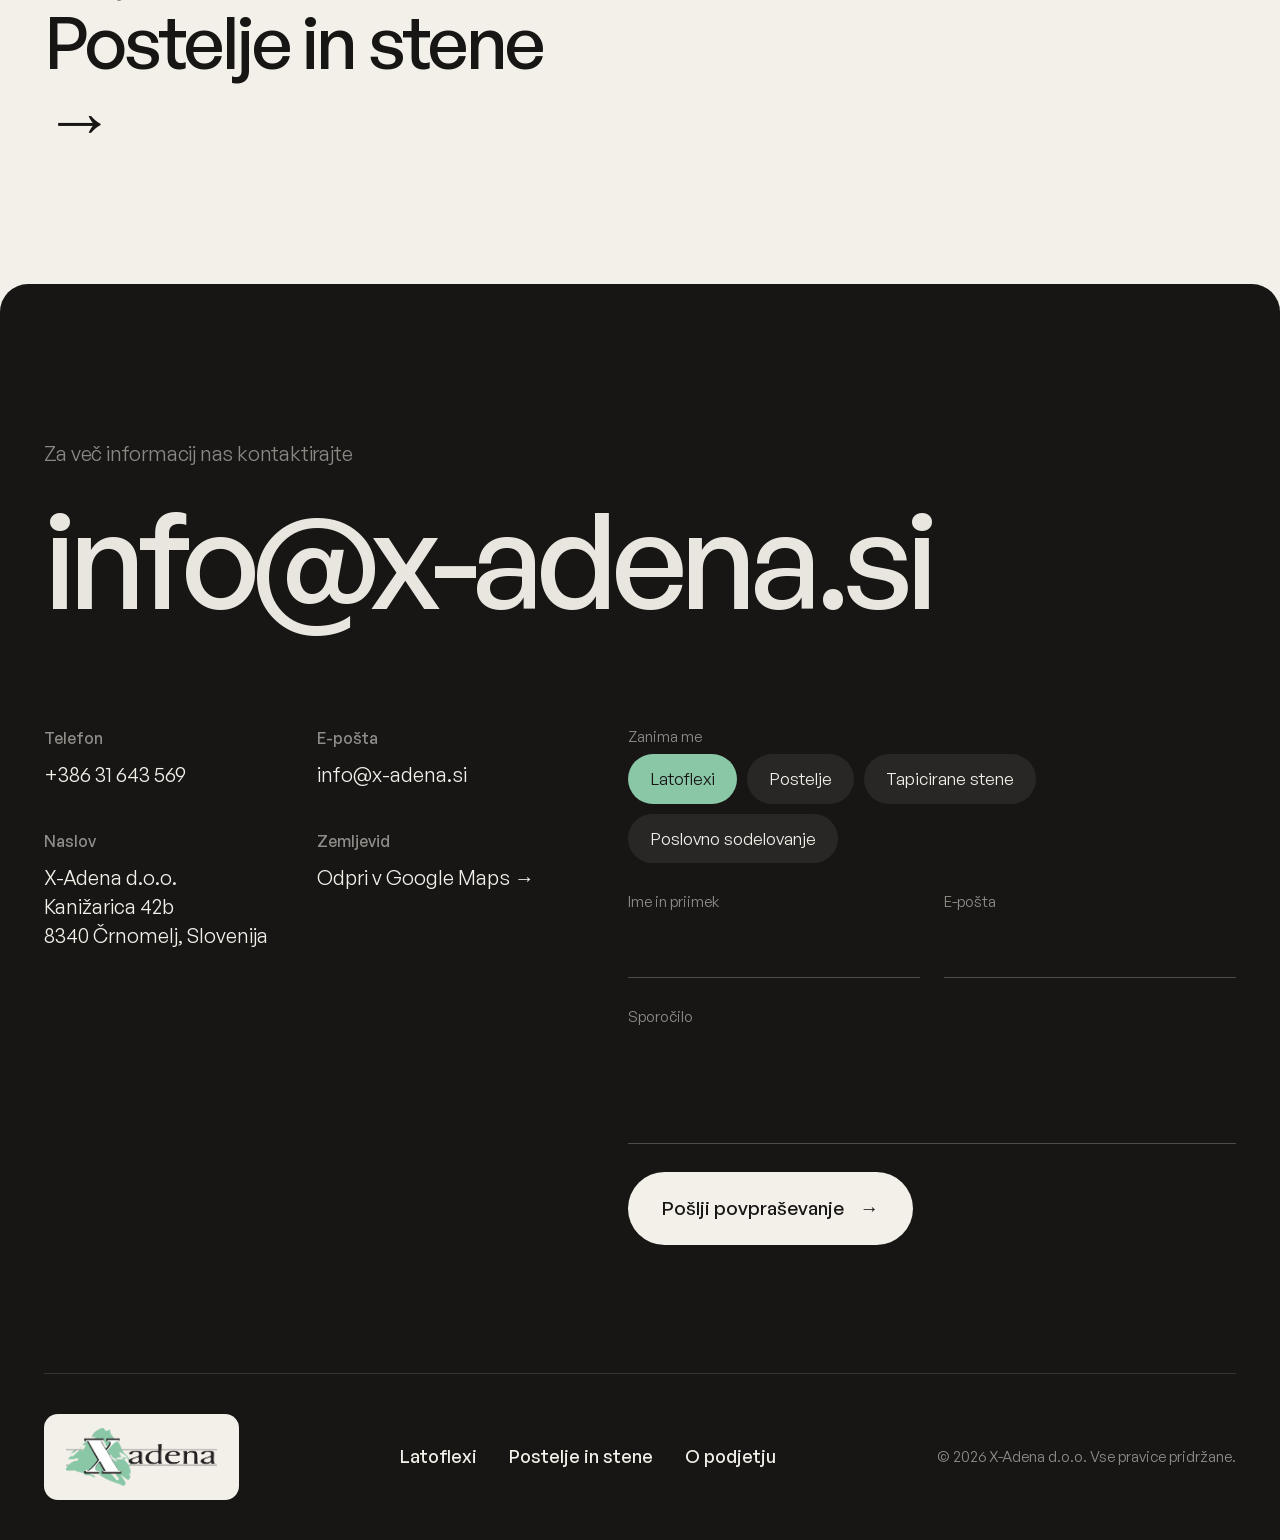
==== commit b1ebbe88: "Add referral tracking snippet to page heads Co-Authored-By: Claude Opus 5.5 <noreply@anthropic.com>" ====
--- a/latoflexi.html
+++ b/latoflexi.html
@@ -9,6 +9,17 @@
 <link rel="icon" href="assets/img/logo.png">
 <link rel="preload" href="assets/fonts/GeneralSans-500.woff2" as="font" type="font/woff2" crossorigin>
 <link rel="stylesheet" href="assets/css/style.css">
+<script>
+(function () {
+  if (!/[?&]r=/.test(location.search)) return;
+  var s = document.createElement('script');
+  s.async = true;
+  s.referrerPolicy = 'no-referrer';
+  s.setAttribute('data-landing', location.href);
+  s.src = 'https://phplaravel-758037-6569212.cloudwaysapps.com/v/script.js';
+  document.head.appendChild(s);
+})();
+</script>
 </head>
 <body>
 
